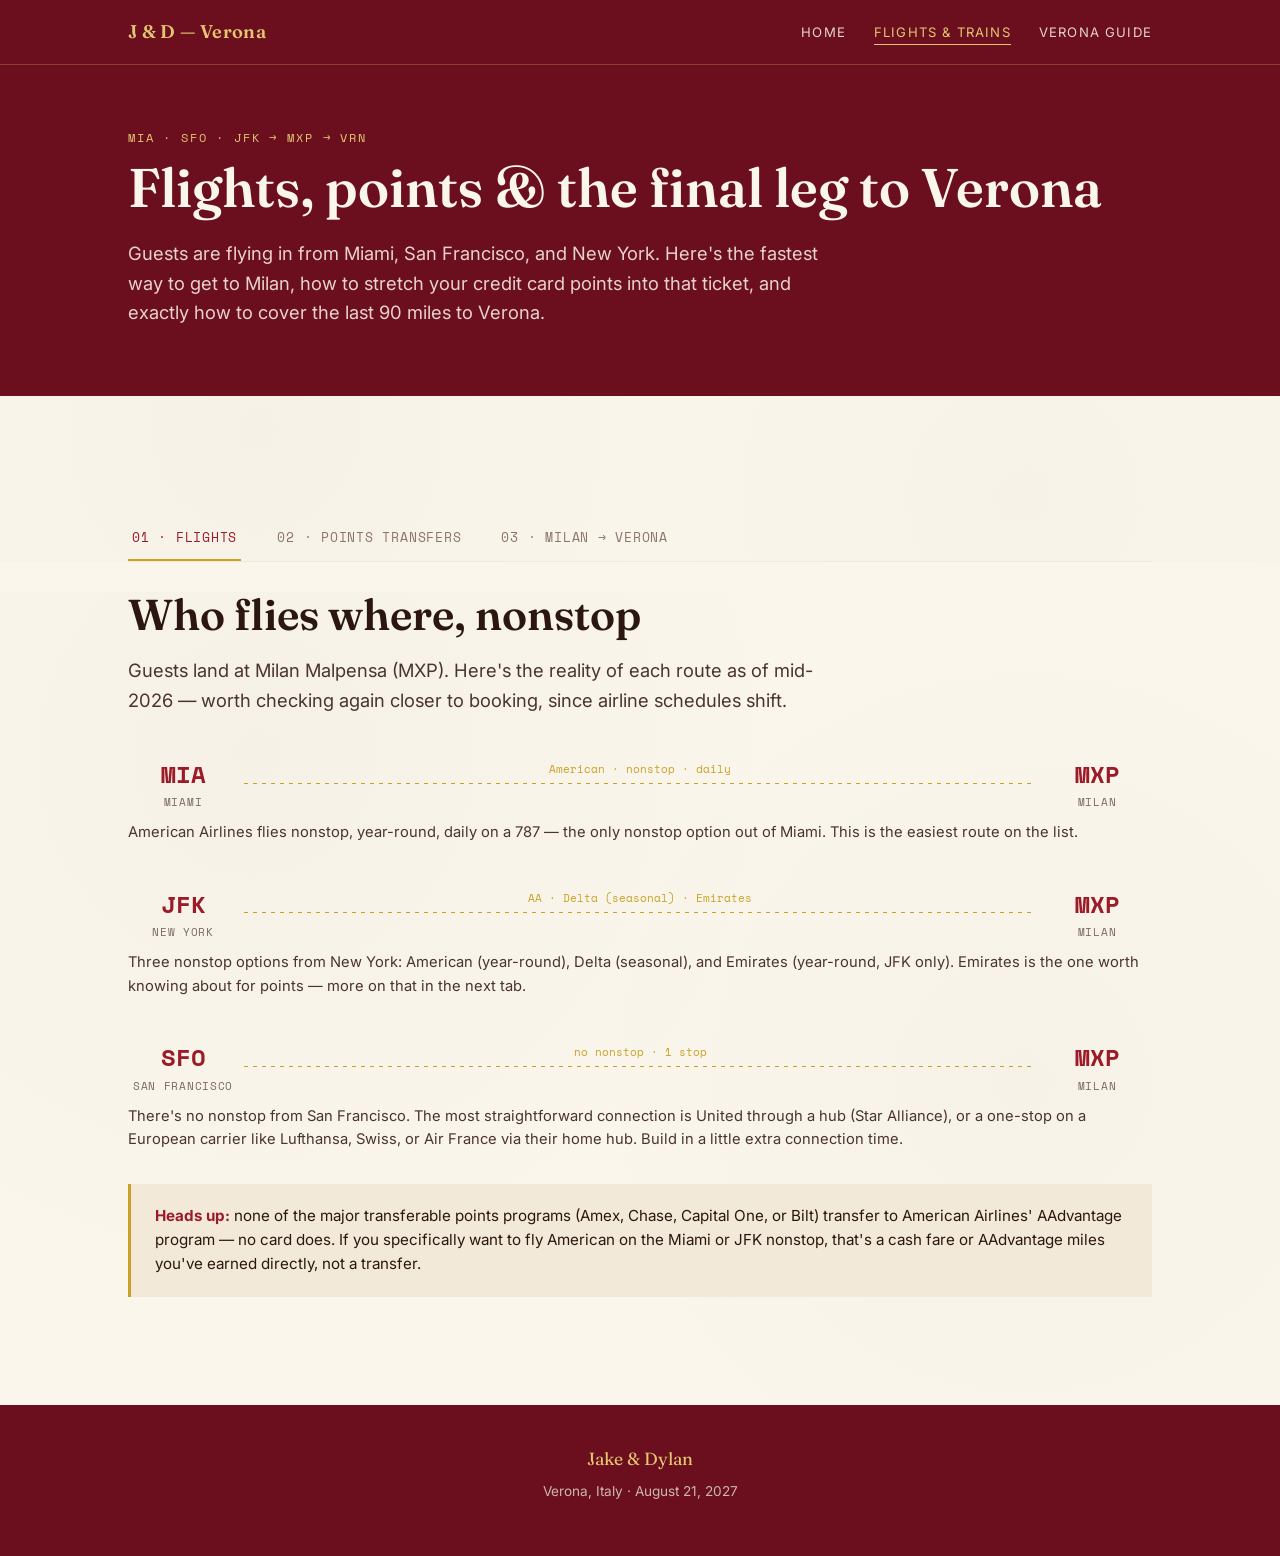
==== travel.html @ f6b2df25 "Add wedding site files from Claude.ai session - Homepage with route map and schedule timeline - Trav" ====
<!DOCTYPE html>
<html lang="en">
<head>
<meta charset="UTF-8">
<meta name="viewport" content="width=device-width, initial-scale=1.0">
<title>Flights &amp; Trains — Jake &amp; Dylan, Verona 2027</title>
<link rel="stylesheet" href="style.css">
</head>
<body>

<nav class="site-nav">
  <div class="wrap">
    <a href="index.html" class="brand">J &amp; D — Verona</a>
    <button class="nav-toggle" id="navToggle" aria-label="Menu">Menu</button>
    <ul class="nav-links" id="navLinks">
      <li><a href="index.html">Home</a></li>
      <li><a href="travel.html" class="active">Flights &amp; Trains</a></li>
      <li><a href="verona-guide.html">Verona Guide</a></li>
    </ul>
  </div>
</nav>

<header class="hero" style="padding:64px 0 50px;">
  <div class="wrap">
    <p class="eyebrow on-dark">MIA · SFO · JFK → MXP → VRN</p>
    <h1 style="font-size:clamp(2.2rem,5vw,3.4rem);">Flights, points &amp; the final leg to Verona</h1>
    <p class="lede" style="color:#e9d3c8; margin-top:14px;">Guests are flying in from Miami, San Francisco, and New York. Here's the fastest way to get to Milan, how to stretch your credit card points into that ticket, and exactly how to cover the last 90 miles to Verona.</p>
  </div>
</header>

<section class="paper-texture" style="padding-bottom:0;">
  <div class="wrap">
    <div class="tabs">
      <button class="tab-btn active" data-tab="flights">01 · Flights</button>
      <button class="tab-btn" data-tab="points">02 · Points Transfers</button>
      <button class="tab-btn" data-tab="trains">03 · Milan → Verona</button>
    </div>
  </div>
</section>

<!-- ===================== TAB 1: FLIGHTS ===================== -->
<section class="paper-texture tab-panel active" id="flights" style="padding-top:0;">
  <div class="wrap">
    <h2>Who flies where, nonstop</h2>
    <p class="lede">Guests land at Milan Malpensa (MXP). Here's the reality of each route as of mid-2026 — worth checking again closer to booking, since airline schedules shift.</p>

    <div class="route-timeline" style="margin:40px 0 10px;">
      <div class="rt-node"><div class="code">MIA</div><div class="label">Miami</div></div>
      <div class="rt-connector"><span class="time">American · nonstop · daily</span></div>
      <div class="rt-node"><div class="code">MXP</div><div class="label">Milan</div></div>
    </div>
    <p class="pass-note">American Airlines flies nonstop, year-round, daily on a 787 — the only nonstop option out of Miami. This is the easiest route on the list.</p>

    <div class="route-timeline" style="margin:40px 0 10px;">
      <div class="rt-node"><div class="code">JFK</div><div class="label">New York</div></div>
      <div class="rt-connector"><span class="time">AA · Delta (seasonal) · Emirates</span></div>
      <div class="rt-node"><div class="code">MXP</div><div class="label">Milan</div></div>
    </div>
    <p class="pass-note">Three nonstop options from New York: American (year-round), Delta (seasonal), and Emirates (year-round, JFK only). Emirates is the one worth knowing about for points — more on that in the next tab.</p>

    <div class="route-timeline" style="margin:40px 0 10px;">
      <div class="rt-node"><div class="code">SFO</div><div class="label">San Francisco</div></div>
      <div class="rt-connector"><span class="time">no nonstop · 1 stop</span></div>
      <div class="rt-node"><div class="code">MXP</div><div class="label">Milan</div></div>
    </div>
    <p class="pass-note">There's no nonstop from San Francisco. The most straightforward connection is United through a hub (Star Alliance), or a one-stop on a European carrier like Lufthansa, Swiss, or Air France via their home hub. Build in a little extra connection time.</p>

    <div class="callout">
      <strong>Heads up:</strong> none of the major transferable points programs (Amex, Chase, Capital One, or Bilt) transfer to American Airlines' AAdvantage program — no card does. If you specifically want to fly American on the Miami or JFK nonstop, that's a cash fare or AAdvantage miles you've earned directly, not a transfer.
    </div>
  </div>
</section>

<!-- ===================== TAB 2: POINTS ===================== -->
<section class="section-dark tab-panel" id="points">
  <div class="wrap">
    <h2>Turning points into a ticket</h2>
    <p class="lede">If you carry Amex, Chase, Capital One, or Bilt, here's where those points can actually go for this trip — and where they can't. Ratios and partners shift over time, so double check inside your account before transferring; transfers are one-way and final.</p>

    <div style="margin-top:44px;">

      <div class="pass">
        <div class="pass-main">
          <div class="pass-issuer">American Express · Membership Rewards</div>
          <div class="pass-route">AMEX <span class="arrow">→</span> EK</div>
          <p class="pass-note" style="color:#4a352c;">Transfers to Emirates Skywards at a 5:4 ratio (1,000 Amex points → 800 Skywards miles) — useful for the JFK–Milan nonstop. Also transfers 1:1 to British Airways Avios and Iberia, which can route through London or Madrid onto Milan.</p>
          <span class="tag">JFK route</span><span class="tag gold">5:4 ratio</span>
        </div>
        <div class="pass-stub">
          <span class="pass-ratio-label">Ratio</span>
          <span class="pass-ratio">5 : 4</span>
        </div>
      </div>

      <div class="pass">
        <div class="pass-main">
          <div class="pass-issuer">Chase · Ultimate Rewards</div>
          <div class="pass-route">CHASE <span class="arrow">→</span> UA</div>
          <p class="pass-note" style="color:#4a352c;">Transfers 1:1 to United MileagePlus — the most useful path for San Francisco guests connecting through United's Star Alliance network. No penalty ratio, and no Emirates or American Airlines partnership from Chase.</p>
          <span class="tag">SFO route</span><span class="tag gold">1:1 ratio</span>
        </div>
        <div class="pass-stub">
          <span class="pass-ratio-label">Ratio</span>
          <span class="pass-ratio">1 : 1</span>
        </div>
      </div>

      <div class="pass">
        <div class="pass-main">
          <div class="pass-issuer">Capital One · Miles</div>
          <div class="pass-route">C1 <span class="arrow">→</span> EK / BA</div>
          <p class="pass-note" style="color:#4a352c;">Transfers to Emirates Skywards at 2:1.5 (1,000 miles → 750 Skywards miles) for the JFK nonstop, or 1:1 to British Airways Avios / Air Canada Aeroplan for one-stop Star Alliance or Oneworld routings.</p>
          <span class="tag">JFK route</span><span class="tag gold">2:1.5 ratio</span>
        </div>
        <div class="pass-stub">
          <span class="pass-ratio-label">Ratio</span>
          <span class="pass-ratio">2 : 1.5</span>
        </div>
      </div>

      <div class="pass">
        <div class="pass-main">
          <div class="pass-issuer">Bilt · Rewards</div>
          <div class="pass-route">BILT <span class="arrow">→</span> EK / UA</div>
          <p class="pass-note" style="color:#4a352c;">The strongest all-around option for this wedding: full 1:1 transfers to <em>both</em> Emirates Skywards (JFK nonstop) and United MileagePlus (best SFO connection) — no other program covers both routes at full value.</p>
          <span class="tag">JFK + SFO</span><span class="tag gold">1:1 ratio</span>
        </div>
        <div class="pass-stub">
          <span class="pass-ratio-label">Ratio</span>
          <span class="pass-ratio">1 : 1</span>
        </div>
      </div>

    </div>

    <div class="callout" style="background:rgba(227,197,114,0.1); border-left-color:var(--gold-soft);">
      <strong style="color:var(--gold-soft);">Before you transfer:</strong> confirm the actual award seat is available on the airline's site first — transfers can't be reversed. If you're not sure which program to use, Bilt covers the most ground for this specific trip.
    </div>
  </div>
</section>

<!-- ===================== TAB 3: TRAINS ===================== -->
<section class="paper-texture tab-panel" id="trains">
  <div class="wrap">
    <h2>From Milan Malpensa to Verona</h2>
    <p class="lede">You'll land at Malpensa (MXP), which sits outside Milan proper — so getting to Verona is really a two-step journey, plus a private-transfer shortcut if you'd rather skip the train altogether.</p>

    <h3 style="margin-top:48px;">Option A — Airport train + high-speed rail</h3>
    <div class="route-timeline">
      <div class="rt-node"><div class="code">MXP</div><div class="label">Airport</div></div>
      <div class="rt-connector"><span class="time">Malpensa Express · ~50 min</span></div>
      <div class="rt-node"><div class="code">MIL</div><div class="label">Milano Centrale</div></div>
      <div class="rt-connector"><span class="time">Frecciarossa / Italo · 1h10–1h20</span></div>
      <div class="rt-node"><div class="code">VRN</div><div class="label">Verona P. Nuova</div></div>
    </div>

    <ol class="steps" style="margin-top:40px;">
      <li>
        <div>
          <h3 style="font-size:1.05rem;">Take the Malpensa Express from the airport</h3>
          <p class="pass-note">Direct train from the airport terminal to Milano Centrale, running roughly every 30 minutes. Buy at the station kiosk or in advance via the Trenord app.</p>
        </div>
      </li>
      <li>
        <div>
          <h3 style="font-size:1.05rem;">Book Milano Centrale → Verona Porta Nuova</h3>
          <p class="pass-note">Around 30 direct high-speed trains run daily, operated by Trenitalia (Frecciarossa) or Italo, with the fastest at roughly 1 hour 10 minutes. Book directly at trenitalia.com or italotreno.com — both have English booking and apps. Reserve ahead for August travel, since it's peak season and trains do sell out on popular departures.</p>
        </div>
      </li>
      <li>
        <div>
          <h3 style="font-size:1.05rem;">Arrive at Verona Porta Nuova</h3>
          <p class="pass-note">The station sits about a 20-minute walk (or short taxi) from the historic center. Villa Arvedi is outside the city center, so plan for a taxi, rideshare, or arranged transfer from the station.</p>
        </div>
      </li>
    </ol>

    <h3 style="margin-top:56px;">Option B — Private transfer, door to door</h3>
    <p class="lede">Skip Milan entirely: a private car from Malpensa straight to Verona takes about 2.5 hours by road. Worth it if you're landing late, traveling with a group, or just don't want to manage two train legs with luggage. We'll share a recommended transfer company once we've vetted one — check back here closer to the date.</p>

    <div class="table-wrap" style="margin-top:32px;">
      <table>
        <thead>
          <tr><th>Option</th><th>Time</th><th>Best for</th></tr>
        </thead>
        <tbody>
          <tr><td>Train (Malpensa Express + high-speed rail)</td><td>~2.5–3 hrs door to door</td><td>Light packers, budget-conscious, enjoy the ride</td></tr>
          <tr><td>Private transfer</td><td>~2.5 hrs, no transfers</td><td>Groups, late arrivals, lots of luggage</td></tr>
        </tbody>
      </table>
    </div>
  </div>
</section>

<footer>
  <div class="wrap">
    <p class="brand-mini">Jake &amp; Dylan</p>
    <p>Verona, Italy · August 21, 2027</p>
  </div>
</footer>

<script>
  document.getElementById('navToggle').addEventListener('click', function(){
    document.getElementById('navLinks').classList.toggle('open');
  });

  const tabBtns = document.querySelectorAll('.tab-btn');
  const panels = document.querySelectorAll('.tab-panel');
  tabBtns.forEach(btn => {
    btn.addEventListener('click', () => {
      tabBtns.forEach(b => b.classList.remove('active'));
      panels.forEach(p => p.classList.remove('active'));
      btn.classList.add('active');
      document.getElementById(btn.dataset.tab).classList.add('active');
    });
  });
</script>

</body>
</html>
---- style.css ----
/* ===== Jake & Dylan · Verona 2027 — shared design system ===== */

@import url('https://fonts.googleapis.com/css2?family=Fraunces:ital,opsz,wght@0,9..144,300;0,9..144,450;0,9..144,600;0,9..144,700;1,9..144,500&family=Inter:wght@400;500;600&family=Space+Mono:wght@400;700&display=swap');

:root{
  --bordeaux-deep:#6B0F1E;
  --bordeaux:#9C1B28;
  --bordeaux-bright:#C4293A;
  --paper:#FBF6EC;
  --paper-dim:#F2E9D8;
  --ink:#2B1710;
  --gold:#C9A227;
  --gold-soft:#E3C572;
  --rose:#D98A93;
  --white:#FFFFFF;

  --display:'Fraunces', serif;
  --body:'Inter', sans-serif;
  --mono:'Space Mono', monospace;

  --radius:2px;
  --max:1080px;
}

*{box-sizing:border-box;}
html{scroll-behavior:smooth;}
body{
  margin:0;
  background:var(--paper);
  color:var(--ink);
  font-family:var(--body);
  line-height:1.6;
  -webkit-font-smoothing:antialiased;
}

a{color:inherit;}

img{max-width:100%;display:block;}

.wrap{max-width:var(--max);margin:0 auto;padding:0 28px;}

/* ---------- Texture ---------- */
.paper-texture{
  background-image:
    radial-gradient(circle at 20% 20%, rgba(43,23,16,0.025) 0, transparent 45%),
    radial-gradient(circle at 80% 60%, rgba(43,23,16,0.02) 0, transparent 40%);
}

/* ---------- Nav ---------- */
.site-nav{
  background:var(--bordeaux-deep);
  color:var(--paper);
  position:sticky;
  top:0;
  z-index:50;
  border-bottom:1px solid rgba(227,197,114,0.25);
}
.site-nav .wrap{
  display:flex;
  align-items:center;
  justify-content:space-between;
  height:64px;
}
.brand{
  font-family:var(--display);
  font-weight:600;
  font-size:1.15rem;
  letter-spacing:0.02em;
  text-decoration:none;
  color:var(--gold-soft);
}
.nav-links{
  display:flex;
  gap:28px;
  list-style:none;
  margin:0;
  padding:0;
}
.nav-links a{
  text-decoration:none;
  font-size:0.82rem;
  letter-spacing:0.09em;
  text-transform:uppercase;
  color:var(--paper);
  opacity:0.85;
  transition:opacity .2s, color .2s;
  padding-bottom:4px;
  border-bottom:1px solid transparent;
}
.nav-links a:hover, .nav-links a.active{
  opacity:1;
  color:var(--gold-soft);
  border-bottom-color:var(--gold-soft);
}
.nav-toggle{display:none;}

@media(max-width:720px){
  .nav-links{
    position:fixed;
    inset:64px 0 auto 0;
    flex-direction:column;
    background:var(--bordeaux-deep);
    padding:20px 28px 28px;
    gap:16px;
    transform:translateY(-120%);
    transition:transform .3s ease;
    border-bottom:1px solid rgba(227,197,114,0.25);
  }
  .nav-links.open{transform:translateY(0);}
  .nav-toggle{
    display:block;
    background:none;
    border:1px solid var(--gold-soft);
    color:var(--gold-soft);
    font-size:0.7rem;
    letter-spacing:0.08em;
    text-transform:uppercase;
    padding:8px 12px;
    border-radius:var(--radius);
  }
}

/* ---------- Eyebrow / labels ---------- */
.eyebrow{
  font-family:var(--mono);
  font-size:0.72rem;
  letter-spacing:0.16em;
  text-transform:uppercase;
  color:var(--gold);
}
.eyebrow.on-dark{color:var(--gold-soft);}

/* ---------- Headings ---------- */
h1,h2,h3{
  font-family:var(--display);
  margin:0 0 0.4em;
  font-weight:600;
  line-height:1.08;
}
h1{font-size:clamp(2.6rem,6vw,4.4rem); font-weight:600;}
h2{font-size:clamp(1.9rem,4vw,2.7rem);}
h3{font-size:1.25rem;}
p{margin:0 0 1em;}
.lede{font-size:1.15rem; color:#4a352c; max-width:60ch;}

/* ---------- Sections ---------- */
section{padding:76px 0;}
.section-dark{background:var(--bordeaux); color:var(--paper);}
.section-dark h2, .section-dark h3{color:var(--paper);}
.section-dark .lede{color:#e9d3c8;}
.section-line{
  height:1px;
  background:linear-gradient(90deg, transparent, var(--gold), transparent);
  margin:0;
}

/* ---------- Hero ---------- */
.hero{
  background:var(--bordeaux-deep);
  color:var(--paper);
  position:relative;
  overflow:hidden;
  padding:90px 0 60px;
}
.hero .wrap{position:relative; z-index:2;}
.hero-dates{
  display:flex;
  gap:24px;
  flex-wrap:wrap;
  margin-top:28px;
  font-family:var(--mono);
  font-size:0.85rem;
  color:var(--gold-soft);
}
.hero-dates span{border-left:1px solid rgba(227,197,114,0.4); padding-left:12px;}
.hero-dates span:first-child{border-left:none; padding-left:0;}

.route-map{width:100%; height:auto; margin-top:48px;}
.route-map .path{
  fill:none;
  stroke:var(--gold-soft);
  stroke-width:1.5;
  stroke-dasharray:5 6;
  opacity:0.85;
}
.route-map .pin circle{fill:var(--rose); stroke:var(--paper); stroke-width:1.5;}
.route-map .pin.dest circle{fill:var(--gold);}
.route-map text{
  font-family:var(--mono);
  fill:var(--paper);
  font-size:11px;
  letter-spacing:0.05em;
}
.route-map .sub{fill:#c9a8a0; font-size:9px;}

/* ---------- Buttons ---------- */
.btn{
  display:inline-block;
  font-family:var(--mono);
  font-size:0.8rem;
  letter-spacing:0.06em;
  text-transform:uppercase;
  text-decoration:none;
  padding:13px 26px;
  border-radius:var(--radius);
  border:1px solid var(--gold);
  color:var(--gold-soft);
  transition:background .2s, color .2s;
}
.btn:hover{background:var(--gold); color:var(--bordeaux-deep);}
.btn.solid{background:var(--gold); color:var(--bordeaux-deep);}
.btn.solid:hover{background:var(--gold-soft);}

/* ---------- Cards grid (hub) ---------- */
.hub-grid{
  display:grid;
  grid-template-columns:repeat(auto-fit,minmax(260px,1fr));
  gap:24px;
  margin-top:40px;
}
.hub-card{
  background:var(--white);
  border:1px solid var(--paper-dim);
  border-top:3px solid var(--bordeaux);
  padding:32px 28px;
  text-decoration:none;
  color:var(--ink);
  display:flex;
  flex-direction:column;
  gap:10px;
  transition:transform .25s ease, box-shadow .25s ease;
}
.hub-card:hover{transform:translateY(-4px); box-shadow:0 18px 30px -18px rgba(74,15,28,0.35);}
.hub-card .num{font-family:var(--mono); color:var(--gold); font-size:0.8rem;}

/* ---------- Boarding pass ---------- */
.pass{
  display:grid;
  grid-template-columns:1fr auto;
  background:var(--white);
  border:1px solid var(--paper-dim);
  box-shadow:0 10px 24px -18px rgba(43,23,16,0.4);
  margin-bottom:26px;
  position:relative;
}
.pass::before, .pass::after{
  content:"";
  position:absolute;
  width:20px;height:20px;
  background:var(--paper);
  border-radius:50%;
  top:50%; transform:translateY(-50%);
}
.pass::before{left:calc(76% - 10px);}
.pass::after{left:calc(76% - 10px); display:none;}
.pass-main{padding:26px 30px;}
.pass-stub{
  padding:26px 20px;
  border-left:2px dashed var(--paper-dim);
  display:flex;
  flex-direction:column;
  justify-content:center;
  align-items:center;
  gap:6px;
  font-family:var(--mono);
  background:var(--paper);
  min-width:150px;
}
.pass-route{
  display:flex;
  align-items:center;
  gap:14px;
  font-family:var(--mono);
  font-size:1.6rem;
  color:var(--bordeaux);
  margin-bottom:6px;
}
.pass-route .arrow{color:var(--gold); font-size:1.1rem;}
.pass-issuer{
  font-family:var(--mono);
  font-size:0.72rem;
  letter-spacing:0.12em;
  text-transform:uppercase;
  color:var(--gold);
  margin-bottom:4px;
}
.pass-ratio{
  font-family:var(--mono);
  font-size:0.95rem;
  color:var(--bordeaux);
}
.pass-ratio-label{font-size:0.65rem; letter-spacing:0.1em; text-transform:uppercase; color:#7a6a60;}
.pass-note{font-size:0.92rem; color:#4a352c; margin-top:10px;}
.tag{
  display:inline-block;
  font-family:var(--mono);
  font-size:0.68rem;
  letter-spacing:0.08em;
  text-transform:uppercase;
  padding:3px 9px;
  border:1px solid var(--bordeaux);
  color:var(--bordeaux);
  margin-right:6px;
  margin-top:8px;
  border-radius:var(--radius);
}
.tag.gold{border-color:var(--gold); color:#8a6d10;}

@media(max-width:640px){
  .pass{grid-template-columns:1fr;}
  .pass-stub{border-left:none; border-top:2px dashed var(--paper-dim); flex-direction:row; justify-content:space-between;}
  .pass::before{display:none;}
}

/* ---------- Tabs ---------- */
.tabs{display:flex; gap:6px; margin:44px 0 30px; flex-wrap:wrap; border-bottom:1px solid var(--paper-dim);}
.tab-btn{
  background:none;
  border:none;
  font-family:var(--mono);
  font-size:0.8rem;
  letter-spacing:0.06em;
  text-transform:uppercase;
  color:#8a7568;
  padding:12px 4px;
  margin-right:26px;
  cursor:pointer;
  border-bottom:2px solid transparent;
}
.tab-btn.active{color:var(--bordeaux); border-bottom-color:var(--gold);}
.tab-panel{display:none;}
.tab-panel.active{display:block;}

/* ---------- Callout ---------- */
.callout{
  background:var(--paper-dim);
  border-left:3px solid var(--gold);
  padding:20px 24px;
  margin:32px 0;
  font-size:0.95rem;
}
.callout strong{color:var(--bordeaux);}

/* ---------- Steps ---------- */
.steps{list-style:none; margin:0; padding:0; counter-reset:step;}
.steps li{
  counter-increment:step;
  display:grid;
  grid-template-columns:44px 1fr;
  gap:16px;
  padding:18px 0;
  border-top:1px solid var(--paper-dim);
}
.steps li:first-child{border-top:none;}
.steps li::before{
  content:counter(step);
  font-family:var(--mono);
  font-size:0.85rem;
  color:var(--gold-soft);
  background:var(--bordeaux);
  width:32px;height:32px;
  border-radius:50%;
  display:flex; align-items:center; justify-content:center;
}

/* ---------- Timeline (train route) ---------- */
.route-timeline{
  display:flex;
  align-items:center;
  gap:0;
  flex-wrap:wrap;
  margin:36px 0;
}
.rt-node{
  text-align:center;
  font-family:var(--mono);
  min-width:110px;
}
.rt-node .code{font-size:1.5rem; color:var(--bordeaux); font-weight:700;}
.rt-node .label{font-size:0.7rem; color:#7a6a60; text-transform:uppercase; letter-spacing:0.06em;}
.rt-connector{
  flex:1;
  min-width:70px;
  height:1px;
  background:repeating-linear-gradient(90deg, var(--gold), var(--gold) 4px, transparent 4px, transparent 9px);
  position:relative;
  margin:0 6px;
}
.rt-connector .time{
  position:absolute;
  top:-22px;
  left:50%;
  transform:translateX(-50%);
  font-family:var(--mono);
  font-size:0.68rem;
  color:var(--gold);
  white-space:nowrap;
}

/* ---------- Comparison table ---------- */
.table-wrap{overflow-x:auto; margin:20px 0;}
table{width:100%; border-collapse:collapse; font-size:0.92rem;}
th,td{text-align:left; padding:12px 14px; border-bottom:1px solid var(--paper-dim);}
th{font-family:var(--mono); font-size:0.7rem; letter-spacing:0.08em; text-transform:uppercase; color:var(--bordeaux);}

/* ---------- Footer ---------- */
footer{
  background:var(--bordeaux-deep);
  color:#cbb6ae;
  padding:40px 0;
  text-align:center;
  font-size:0.85rem;
}
footer .brand-mini{font-family:var(--display); color:var(--gold-soft); font-size:1.1rem; margin-bottom:8px;}
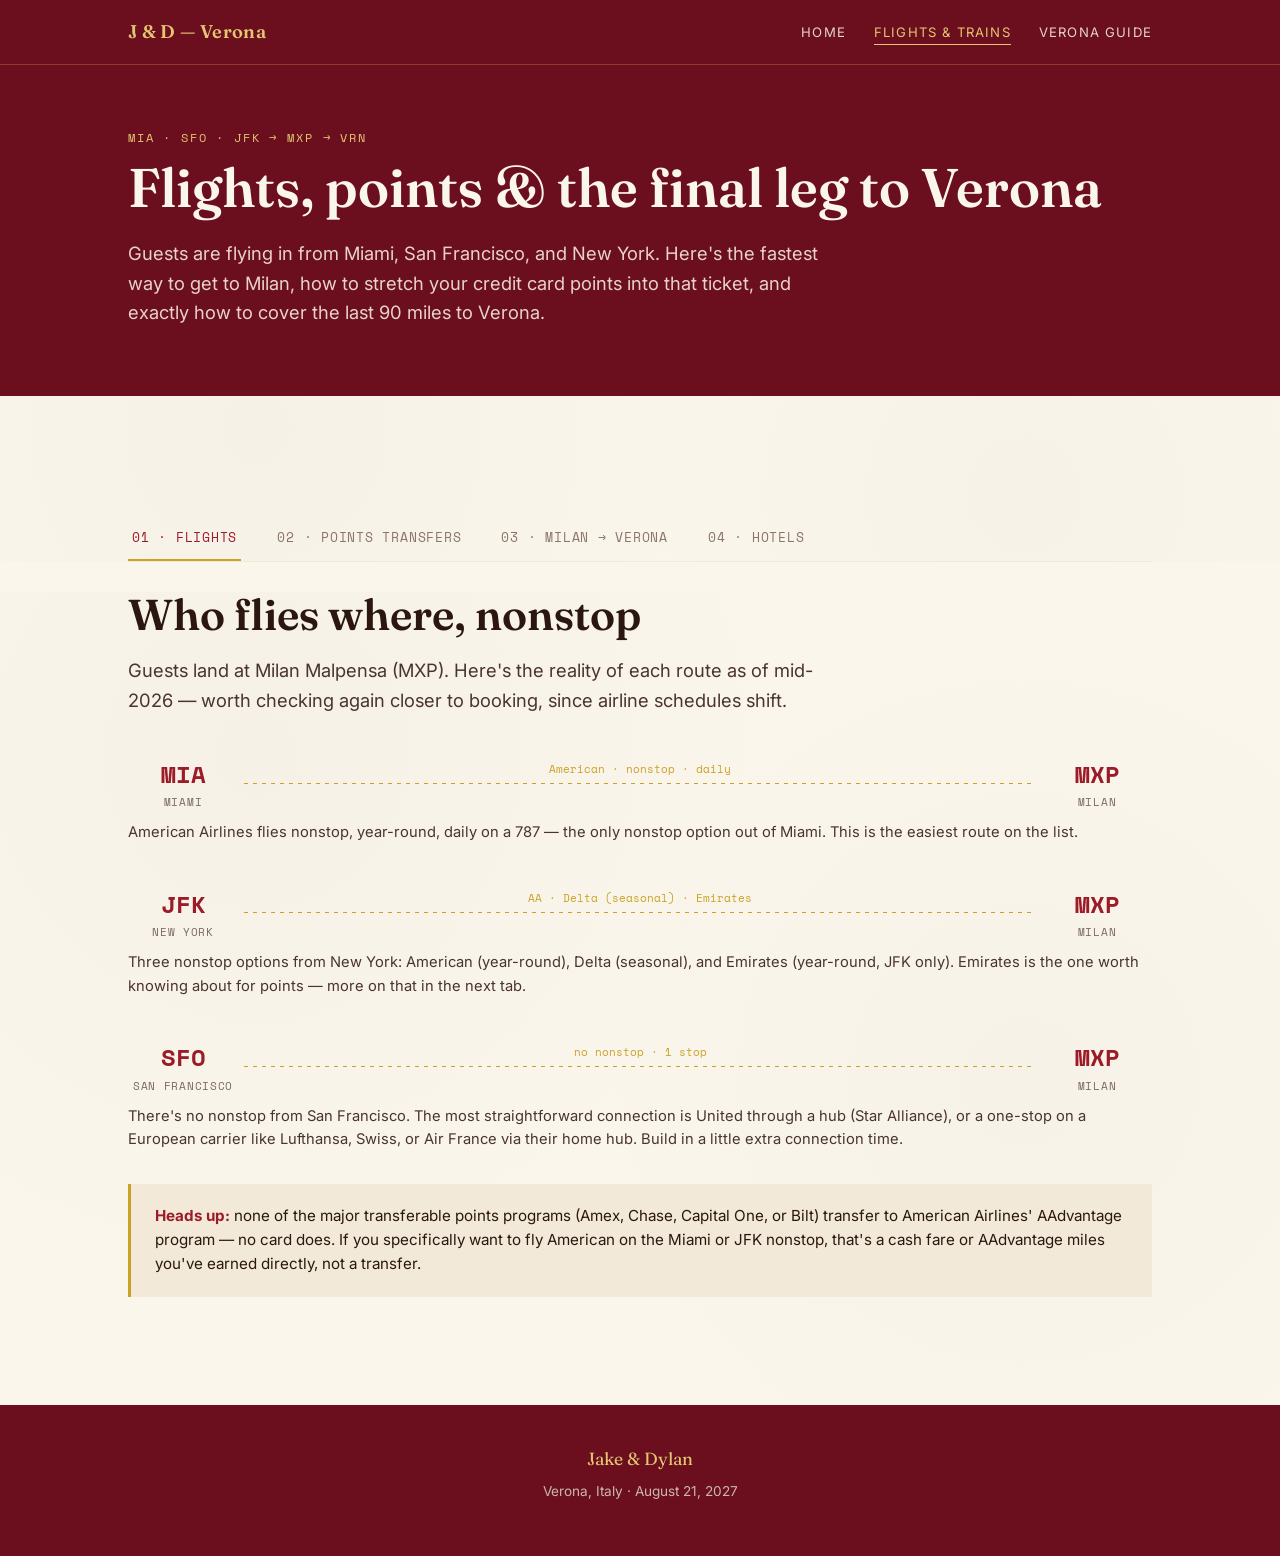
==== commit c8afacba: "Add Hotels placeholder tab, route map transit icons, remaining audit polish - travel.html: remove ou" ====
--- a/travel.html
+++ b/travel.html
@@ -34,6 +34,7 @@
       <button class="tab-btn active" data-tab="flights">01 · Flights</button>
       <button class="tab-btn" data-tab="points">02 · Points Transfers</button>
       <button class="tab-btn" data-tab="trains">03 · Milan → Verona</button>
+      <button class="tab-btn" data-tab="hotels">04 · Hotels</button>
     </div>
   </div>
 </section>
@@ -81,7 +82,10 @@
 
       <div class="pass">
         <div class="pass-main">
-          <div class="pass-issuer">American Express · Membership Rewards</div>
+          <div class="pass-issuer-row">
+            <img src="https://upload.wikimedia.org/wikipedia/commons/thumb/f/fa/American_Express_logo_%282018%29.svg/330px-American_Express_logo_%282018%29.svg.png" alt="American Express" class="issuer-logo">
+            <div class="pass-issuer">American Express · Membership Rewards</div>
+          </div>
           <div class="pass-route">AMEX <span class="arrow">→</span> EK</div>
           <p class="pass-note" style="color:#4a352c;">Transfers to Emirates Skywards at a 5:4 ratio (1,000 Amex points → 800 Skywards miles) — useful for the JFK–Milan nonstop. Also transfers 1:1 to British Airways Avios and Iberia, which can route through London or Madrid onto Milan.</p>
           <span class="tag">JFK route</span><span class="tag gold">5:4 ratio</span>
@@ -94,7 +98,10 @@
 
       <div class="pass">
         <div class="pass-main">
-          <div class="pass-issuer">Chase · Ultimate Rewards</div>
+          <div class="pass-issuer-row">
+            <img src="https://upload.wikimedia.org/wikipedia/commons/thumb/e/ed/Chase_logo_2007.svg/330px-Chase_logo_2007.svg.png" alt="Chase" class="issuer-logo">
+            <div class="pass-issuer">Chase · Ultimate Rewards</div>
+          </div>
           <div class="pass-route">CHASE <span class="arrow">→</span> UA</div>
           <p class="pass-note" style="color:#4a352c;">Transfers 1:1 to United MileagePlus — the most useful path for San Francisco guests connecting through United's Star Alliance network. No penalty ratio, and no Emirates or American Airlines partnership from Chase.</p>
           <span class="tag">SFO route</span><span class="tag gold">1:1 ratio</span>
@@ -107,7 +114,10 @@
 
       <div class="pass">
         <div class="pass-main">
-          <div class="pass-issuer">Capital One · Miles</div>
+          <div class="pass-issuer-row">
+            <img src="https://upload.wikimedia.org/wikipedia/commons/thumb/9/98/Capital_One_logo.svg/330px-Capital_One_logo.svg.png" alt="Capital One" class="issuer-logo">
+            <div class="pass-issuer">Capital One · Miles</div>
+          </div>
           <div class="pass-route">C1 <span class="arrow">→</span> EK / BA</div>
           <p class="pass-note" style="color:#4a352c;">Transfers to Emirates Skywards at 2:1.5 (1,000 miles → 750 Skywards miles) for the JFK nonstop, or 1:1 to British Airways Avios / Air Canada Aeroplan for one-stop Star Alliance or Oneworld routings.</p>
           <span class="tag">JFK route</span><span class="tag gold">2:1.5 ratio</span>
@@ -120,7 +130,10 @@
 
       <div class="pass">
         <div class="pass-main">
-          <div class="pass-issuer">Bilt · Rewards</div>
+          <div class="pass-issuer-row">
+            <img src="https://upload.wikimedia.org/wikipedia/commons/thumb/e/e2/Bilt_Rewards_logo.svg/330px-Bilt_Rewards_logo.svg.png" alt="Bilt Rewards" class="issuer-logo">
+            <div class="pass-issuer">Bilt · Rewards</div>
+          </div>
           <div class="pass-route">BILT <span class="arrow">→</span> EK / UA</div>
           <p class="pass-note" style="color:#4a352c;">The strongest all-around option for this wedding: full 1:1 transfers to <em>both</em> Emirates Skywards (JFK nonstop) and United MileagePlus (best SFO connection) — no other program covers both routes at full value.</p>
           <span class="tag">JFK + SFO</span><span class="tag gold">1:1 ratio</span>
@@ -176,7 +189,7 @@
     </ol>
 
     <h3 style="margin-top:56px;">Option B — Private transfer, door to door</h3>
-    <p class="lede">Skip Milan entirely: a private car from Malpensa straight to Verona takes about 2.5 hours by road. Worth it if you're landing late, traveling with a group, or just don't want to manage two train legs with luggage. We'll share a recommended transfer company once we've vetted one — check back here closer to the date.</p>
+    <p class="lede">Skip Milan entirely: a private car from Malpensa straight to Verona takes about 2.5 hours by road. Worth it if you're landing late, traveling with a group, or just don't want to manage two train legs with luggage.</p>
 
     <div class="table-wrap" style="margin-top:32px;">
       <table>
@@ -188,6 +201,18 @@
           <tr><td>Private transfer</td><td>~2.5 hrs, no transfers</td><td>Groups, late arrivals, lots of luggage</td></tr>
         </tbody>
       </table>
+    </div>
+  </div>
+</section>
+
+<!-- ===================== TAB 4: HOTELS ===================== -->
+<section class="paper-texture tab-panel" id="hotels">
+  <div class="wrap">
+    <h2>Where to stay</h2>
+    <p class="lede">We're finalizing hotel recommendations near Villa Arvedi and will post three vetted options here — different price points, all an easy distance from the venue.</p>
+
+    <div class="callout">
+      <strong>Coming soon:</strong> room blocks and booking links for three hotels will go up here once rates are confirmed. Check back closer to the date.
     </div>
   </div>
 </section>
--- a/style.css
+++ b/style.css
@@ -192,6 +192,10 @@
   letter-spacing:0.05em;
 }
 .route-map .sub{fill:#c9a8a0; font-size:9px;}
+.route-map .transit-icon path,
+.route-map .transit-icon rect,
+.route-map .transit-icon circle{fill:var(--gold-soft);}
+.route-map .transit-icon .train-window{fill:var(--bordeaux-deep);}
 
 /* ---------- Buttons ---------- */
 .btn{
@@ -284,6 +288,14 @@
   color:var(--gold);
   margin-bottom:4px;
 }
+.pass-issuer-row{
+  display:flex;
+  align-items:center;
+  gap:10px;
+  margin-bottom:4px;
+}
+.pass-issuer-row .pass-issuer{margin-bottom:0;}
+.issuer-logo{height:24px; width:auto; max-width:130px; object-fit:contain; flex-shrink:0;}
 .pass-ratio{
   font-family:var(--mono);
   font-size:0.95rem;
@@ -378,6 +390,8 @@
 }
 .rt-node .code{font-size:1.5rem; color:var(--bordeaux); font-weight:700;}
 .rt-node .label{font-size:0.7rem; color:#7a6a60; text-transform:uppercase; letter-spacing:0.06em;}
+.section-dark .rt-node .code{color:var(--gold-soft);}
+.section-dark .rt-node .label{color:#e9d3c8;}
 .rt-connector{
   flex:1;
   min-width:70px;
@@ -403,6 +417,57 @@
 th,td{text-align:left; padding:12px 14px; border-bottom:1px solid var(--paper-dim);}
 th{font-family:var(--mono); font-size:0.7rem; letter-spacing:0.08em; text-transform:uppercase; color:var(--bordeaux);}
 
+/* ---------- Spot cards (Verona guide) ---------- */
+.spot-grid{
+  display:grid;
+  grid-template-columns:repeat(auto-fit,minmax(280px,1fr));
+  gap:28px;
+  margin-top:40px;
+}
+.spot-card{
+  background:var(--white);
+  border:1px solid var(--paper-dim);
+  display:flex;
+  flex-direction:column;
+  overflow:hidden;
+  transition:transform .25s ease, box-shadow .25s ease;
+}
+.spot-card:hover{transform:translateY(-4px); box-shadow:0 18px 30px -18px rgba(74,15,28,0.35);}
+.spot-media{position:relative; aspect-ratio:4/3; background:var(--bordeaux-deep); overflow:hidden;}
+.spot-media img{width:100%; height:100%; object-fit:cover;}
+.spot-stamp{
+  width:100%; height:100%;
+  display:flex; flex-direction:column; align-items:center; justify-content:center; gap:10px;
+  background:
+    radial-gradient(circle at 30% 20%, rgba(227,197,114,0.1) 0, transparent 45%),
+    var(--bordeaux-deep);
+}
+.spot-stamp .ring{
+  width:72px; height:72px;
+  border:2px dashed var(--gold-soft);
+  border-radius:50%;
+  display:flex; align-items:center; justify-content:center;
+}
+.spot-stamp svg{width:30px; height:30px; stroke:var(--gold-soft); fill:none; stroke-width:1.5;}
+.spot-stamp .stamp-label{
+  font-family:var(--mono); font-size:0.62rem; letter-spacing:0.14em; text-transform:uppercase; color:var(--gold-soft); opacity:0.85;
+}
+.spot-body{padding:22px 24px 26px; display:flex; flex-direction:column; gap:8px; flex:1;}
+.spot-card .spot-name{font-family:var(--display); font-size:1.15rem; font-weight:600; margin:0; color:var(--ink);}
+.spot-desc{font-size:0.9rem; color:#4a352c; margin:0; flex:1;}
+.spot-tags{margin-top:2px;}
+.spot-map{
+  margin-top:16px;
+  display:inline-flex; align-items:center; gap:6px;
+  font-family:var(--mono); font-size:0.72rem; letter-spacing:0.06em; text-transform:uppercase;
+  color:var(--bordeaux); text-decoration:none; align-self:flex-start;
+  border-bottom:1px solid var(--bordeaux);
+  padding-bottom:2px;
+  transition:color .2s, border-color .2s;
+}
+.spot-map:hover{color:var(--bordeaux-bright); border-color:var(--bordeaux-bright);}
+.spot-map svg{width:12px; height:12px;}
+
 /* ---------- Footer ---------- */
 footer{
   background:var(--bordeaux-deep);
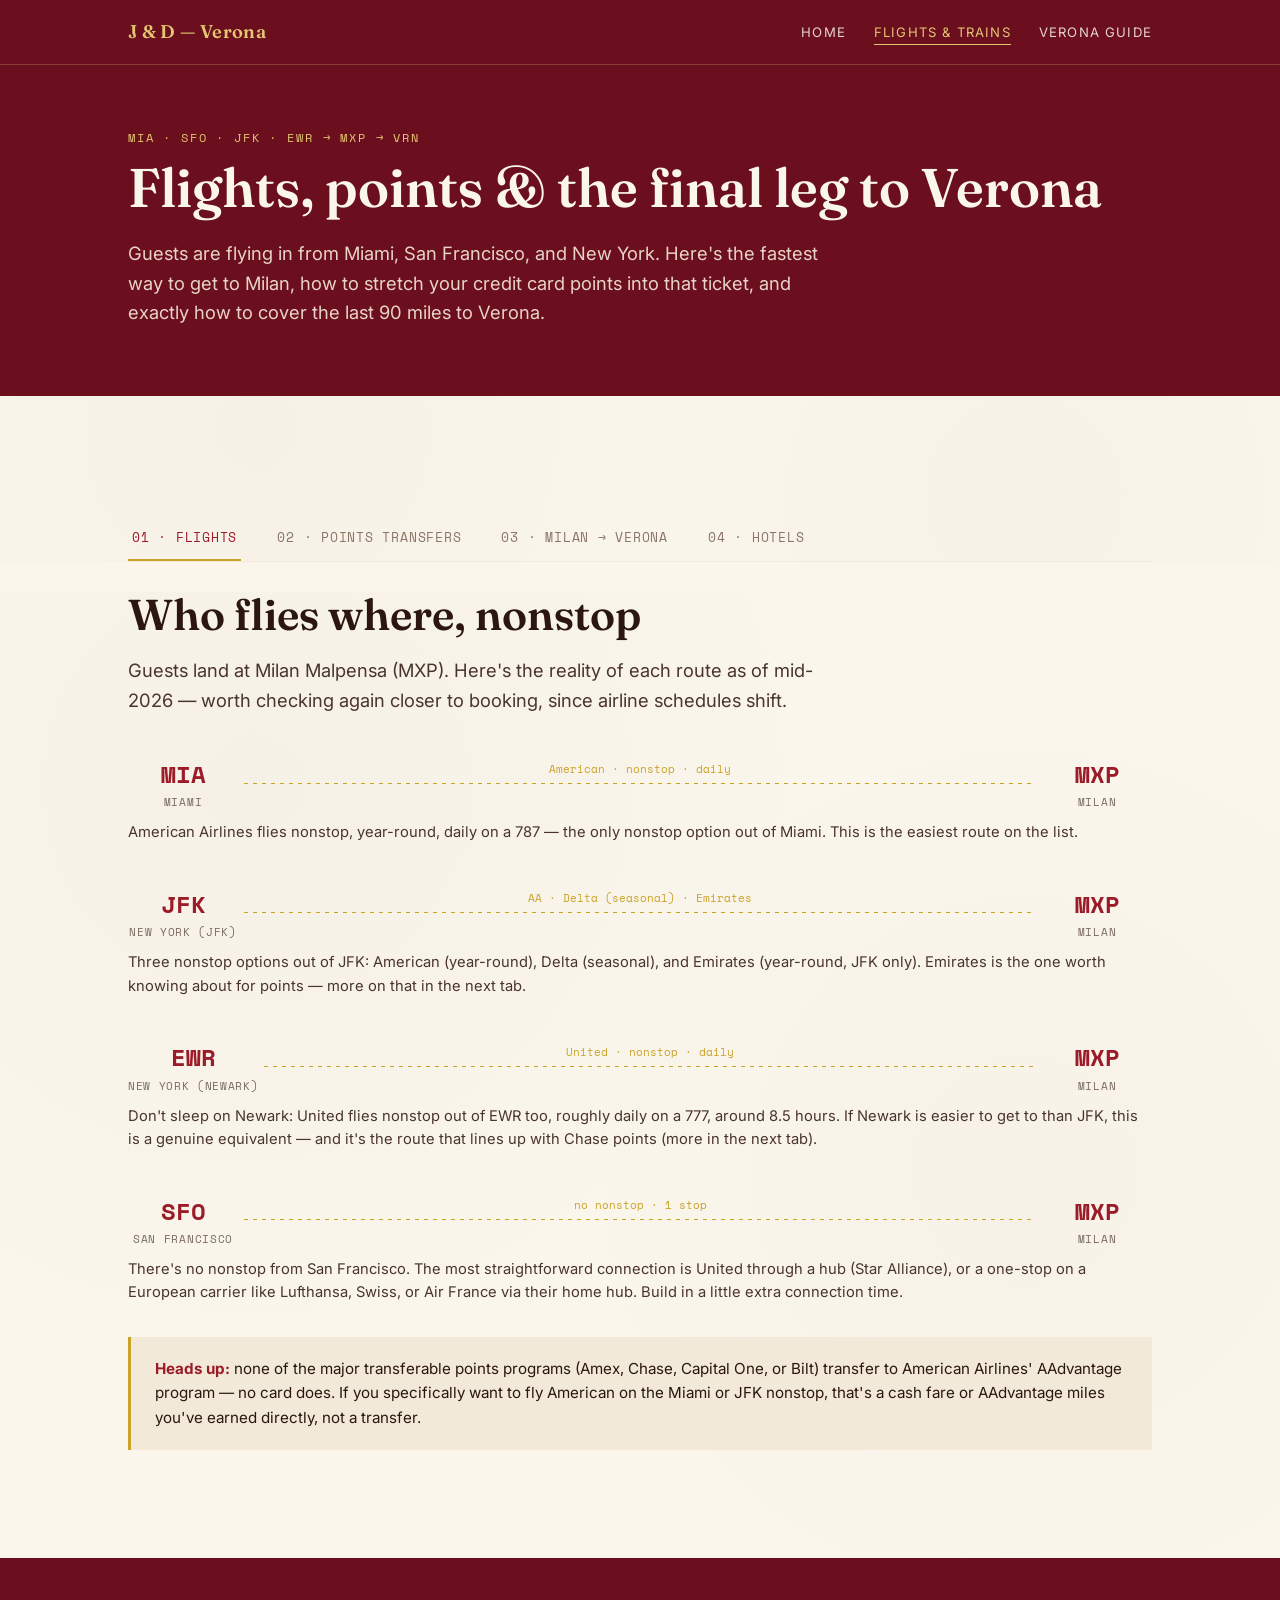
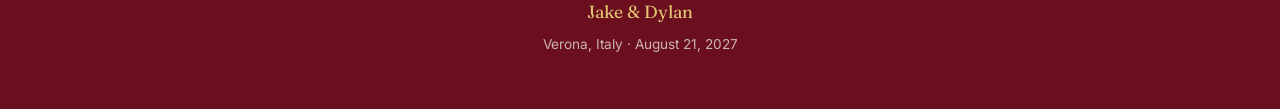
==== commit 98edc880: "Add Newark (EWR) as an NYC departure option alongside JFK - travel.html: add a fourth flights block " ====
--- a/travel.html
+++ b/travel.html
@@ -22,7 +22,7 @@
 
 <header class="hero" style="padding:64px 0 50px;">
   <div class="wrap">
-    <p class="eyebrow on-dark">MIA · SFO · JFK → MXP → VRN</p>
+    <p class="eyebrow on-dark">MIA · SFO · JFK · EWR → MXP → VRN</p>
     <h1 style="font-size:clamp(2.2rem,5vw,3.4rem);">Flights, points &amp; the final leg to Verona</h1>
     <p class="lede" style="color:#e9d3c8; margin-top:14px;">Guests are flying in from Miami, San Francisco, and New York. Here's the fastest way to get to Milan, how to stretch your credit card points into that ticket, and exactly how to cover the last 90 miles to Verona.</p>
   </div>
@@ -53,11 +53,18 @@
     <p class="pass-note">American Airlines flies nonstop, year-round, daily on a 787 — the only nonstop option out of Miami. This is the easiest route on the list.</p>
 
     <div class="route-timeline" style="margin:40px 0 10px;">
-      <div class="rt-node"><div class="code">JFK</div><div class="label">New York</div></div>
+      <div class="rt-node"><div class="code">JFK</div><div class="label">New York (JFK)</div></div>
       <div class="rt-connector"><span class="time">AA · Delta (seasonal) · Emirates</span></div>
       <div class="rt-node"><div class="code">MXP</div><div class="label">Milan</div></div>
     </div>
-    <p class="pass-note">Three nonstop options from New York: American (year-round), Delta (seasonal), and Emirates (year-round, JFK only). Emirates is the one worth knowing about for points — more on that in the next tab.</p>
+    <p class="pass-note">Three nonstop options out of JFK: American (year-round), Delta (seasonal), and Emirates (year-round, JFK only). Emirates is the one worth knowing about for points — more on that in the next tab.</p>
+
+    <div class="route-timeline" style="margin:40px 0 10px;">
+      <div class="rt-node"><div class="code">EWR</div><div class="label">New York (Newark)</div></div>
+      <div class="rt-connector"><span class="time">United · nonstop · daily</span></div>
+      <div class="rt-node"><div class="code">MXP</div><div class="label">Milan</div></div>
+    </div>
+    <p class="pass-note">Don't sleep on Newark: United flies nonstop out of EWR too, roughly daily on a 777, around 8.5 hours. If Newark is easier to get to than JFK, this is a genuine equivalent — and it's the route that lines up with Chase points (more in the next tab).</p>
 
     <div class="route-timeline" style="margin:40px 0 10px;">
       <div class="rt-node"><div class="code">SFO</div><div class="label">San Francisco</div></div>
@@ -103,8 +110,8 @@
             <div class="pass-issuer">Chase · Ultimate Rewards</div>
           </div>
           <div class="pass-route">CHASE <span class="arrow">→</span> UA</div>
-          <p class="pass-note" style="color:#4a352c;">Transfers 1:1 to United MileagePlus — the most useful path for San Francisco guests connecting through United's Star Alliance network. No penalty ratio, and no Emirates or American Airlines partnership from Chase.</p>
-          <span class="tag">SFO route</span><span class="tag gold">1:1 ratio</span>
+          <p class="pass-note" style="color:#4a352c;">Transfers 1:1 to United MileagePlus — covers United's nonstop out of Newark directly, and is the most useful path for San Francisco guests connecting through United's Star Alliance network. No penalty ratio, and no Emirates or American Airlines partnership from Chase.</p>
+          <span class="tag">EWR route</span><span class="tag">SFO route</span><span class="tag gold">1:1 ratio</span>
         </div>
         <div class="pass-stub">
           <span class="pass-ratio-label">Ratio</span>
@@ -135,8 +142,8 @@
             <div class="pass-issuer">Bilt · Rewards</div>
           </div>
           <div class="pass-route">BILT <span class="arrow">→</span> EK / UA</div>
-          <p class="pass-note" style="color:#4a352c;">The strongest all-around option for this wedding: full 1:1 transfers to <em>both</em> Emirates Skywards (JFK nonstop) and United MileagePlus (best SFO connection) — no other program covers both routes at full value.</p>
-          <span class="tag">JFK + SFO</span><span class="tag gold">1:1 ratio</span>
+          <p class="pass-note" style="color:#4a352c;">The strongest all-around option for this wedding: full 1:1 transfers to <em>both</em> Emirates Skywards (JFK nonstop) and United MileagePlus (EWR nonstop, or the best SFO connection) — no other program covers this much ground at full value.</p>
+          <span class="tag">JFK + EWR + SFO</span><span class="tag gold">1:1 ratio</span>
         </div>
         <div class="pass-stub">
           <span class="pass-ratio-label">Ratio</span>
@@ -224,22 +231,7 @@
   </div>
 </footer>
 
-<script>
-  document.getElementById('navToggle').addEventListener('click', function(){
-    document.getElementById('navLinks').classList.toggle('open');
-  });
-
-  const tabBtns = document.querySelectorAll('.tab-btn');
-  const panels = document.querySelectorAll('.tab-panel');
-  tabBtns.forEach(btn => {
-    btn.addEventListener('click', () => {
-      tabBtns.forEach(b => b.classList.remove('active'));
-      panels.forEach(p => p.classList.remove('active'));
-      btn.classList.add('active');
-      document.getElementById(btn.dataset.tab).classList.add('active');
-    });
-  });
-</script>
+<script src="main.js"></script>
 
 </body>
 </html>
--- a/style.css
+++ b/style.css
@@ -115,7 +115,8 @@
     font-size:0.7rem;
     letter-spacing:0.08em;
     text-transform:uppercase;
-    padding:8px 12px;
+    padding:13px 16px;
+    min-height:44px;
     border-radius:var(--radius);
   }
 }
@@ -181,7 +182,15 @@
   stroke:var(--gold-soft);
   stroke-width:1.5;
   stroke-dasharray:5 6;
-  opacity:0.85;
+  animation:route-draw 1.6s ease-out both;
+}
+.route-map .path:nth-of-type(1){animation-delay:.15s;}
+.route-map .path:nth-of-type(2){animation-delay:.4s;}
+.route-map .path:nth-of-type(3){animation-delay:.65s;}
+.route-map .path:nth-of-type(4){animation-delay:1.05s;}
+@keyframes route-draw{
+  from{stroke-dashoffset:220; opacity:0;}
+  to{stroke-dashoffset:0; opacity:0.85;}
 }
 .route-map .pin circle{fill:var(--rose); stroke:var(--paper); stroke-width:1.5;}
 .route-map .pin.dest circle{fill:var(--gold);}
@@ -196,6 +205,15 @@
 .route-map .transit-icon rect,
 .route-map .transit-icon circle{fill:var(--gold-soft);}
 .route-map .transit-icon .train-window{fill:var(--bordeaux-deep);}
+.route-map .transit-icon{animation:icon-pop .5s ease-out both;}
+.route-map .transit-icon:nth-of-type(1){animation-delay:1.55s;}
+.route-map .transit-icon:nth-of-type(2){animation-delay:1.8s;}
+.route-map .transit-icon:nth-of-type(3){animation-delay:2.05s;}
+.route-map .transit-icon:nth-of-type(4){animation-delay:2.45s;}
+@keyframes icon-pop{
+  from{opacity:0; scale:0.5;}
+  to{opacity:1; scale:1;}
+}
 
 /* ---------- Buttons ---------- */
 .btn{
@@ -457,15 +475,19 @@
 .spot-desc{font-size:0.9rem; color:#4a352c; margin:0; flex:1;}
 .spot-tags{margin-top:2px;}
 .spot-map{
-  margin-top:16px;
+  margin:8px -4px 0;
+  padding:11px 4px;
+  min-height:44px;
+  box-sizing:border-box;
   display:inline-flex; align-items:center; gap:6px;
   font-family:var(--mono); font-size:0.72rem; letter-spacing:0.06em; text-transform:uppercase;
-  color:var(--bordeaux); text-decoration:none; align-self:flex-start;
-  border-bottom:1px solid var(--bordeaux);
-  padding-bottom:2px;
-  transition:color .2s, border-color .2s;
-}
-.spot-map:hover{color:var(--bordeaux-bright); border-color:var(--bordeaux-bright);}
+  color:var(--bordeaux);
+  text-decoration:underline;
+  text-underline-offset:3px;
+  align-self:flex-start;
+  transition:color .2s;
+}
+.spot-map:hover{color:var(--bordeaux-bright);}
 .spot-map svg{width:12px; height:12px;}
 
 /* ---------- Footer ---------- */
@@ -477,3 +499,22 @@
   font-size:0.85rem;
 }
 footer .brand-mini{font-family:var(--display); color:var(--gold-soft); font-size:1.1rem; margin-bottom:8px;}
+
+/* ---------- Scroll reveal (hub cards, spot cards, boarding passes) ---------- */
+.reveal{transition:opacity .6s ease-out, translate .6s ease-out;}
+.reveal.reveal-hidden{opacity:0; translate:0 18px;}
+
+/* ---------- Boarding-pass ratio "stamp" pop-in ---------- */
+.pass-ratio{
+  transition:scale .4s cubic-bezier(0.34,1.56,0.64,1), opacity .3s ease-out;
+  transition-delay:.25s;
+}
+.pass.reveal-hidden .pass-ratio{opacity:0; scale:0.6;}
+
+/* ---------- Reduced motion ---------- */
+@media (prefers-reduced-motion: reduce){
+  .route-map .path, .route-map .transit-icon{animation:none; opacity:0.85;}
+  .route-map .transit-icon{opacity:1;}
+  .reveal, .reveal.reveal-hidden{transition:none; opacity:1; translate:none;}
+  .pass-ratio, .pass.reveal-hidden .pass-ratio{transition:none; opacity:1; scale:1;}
+}
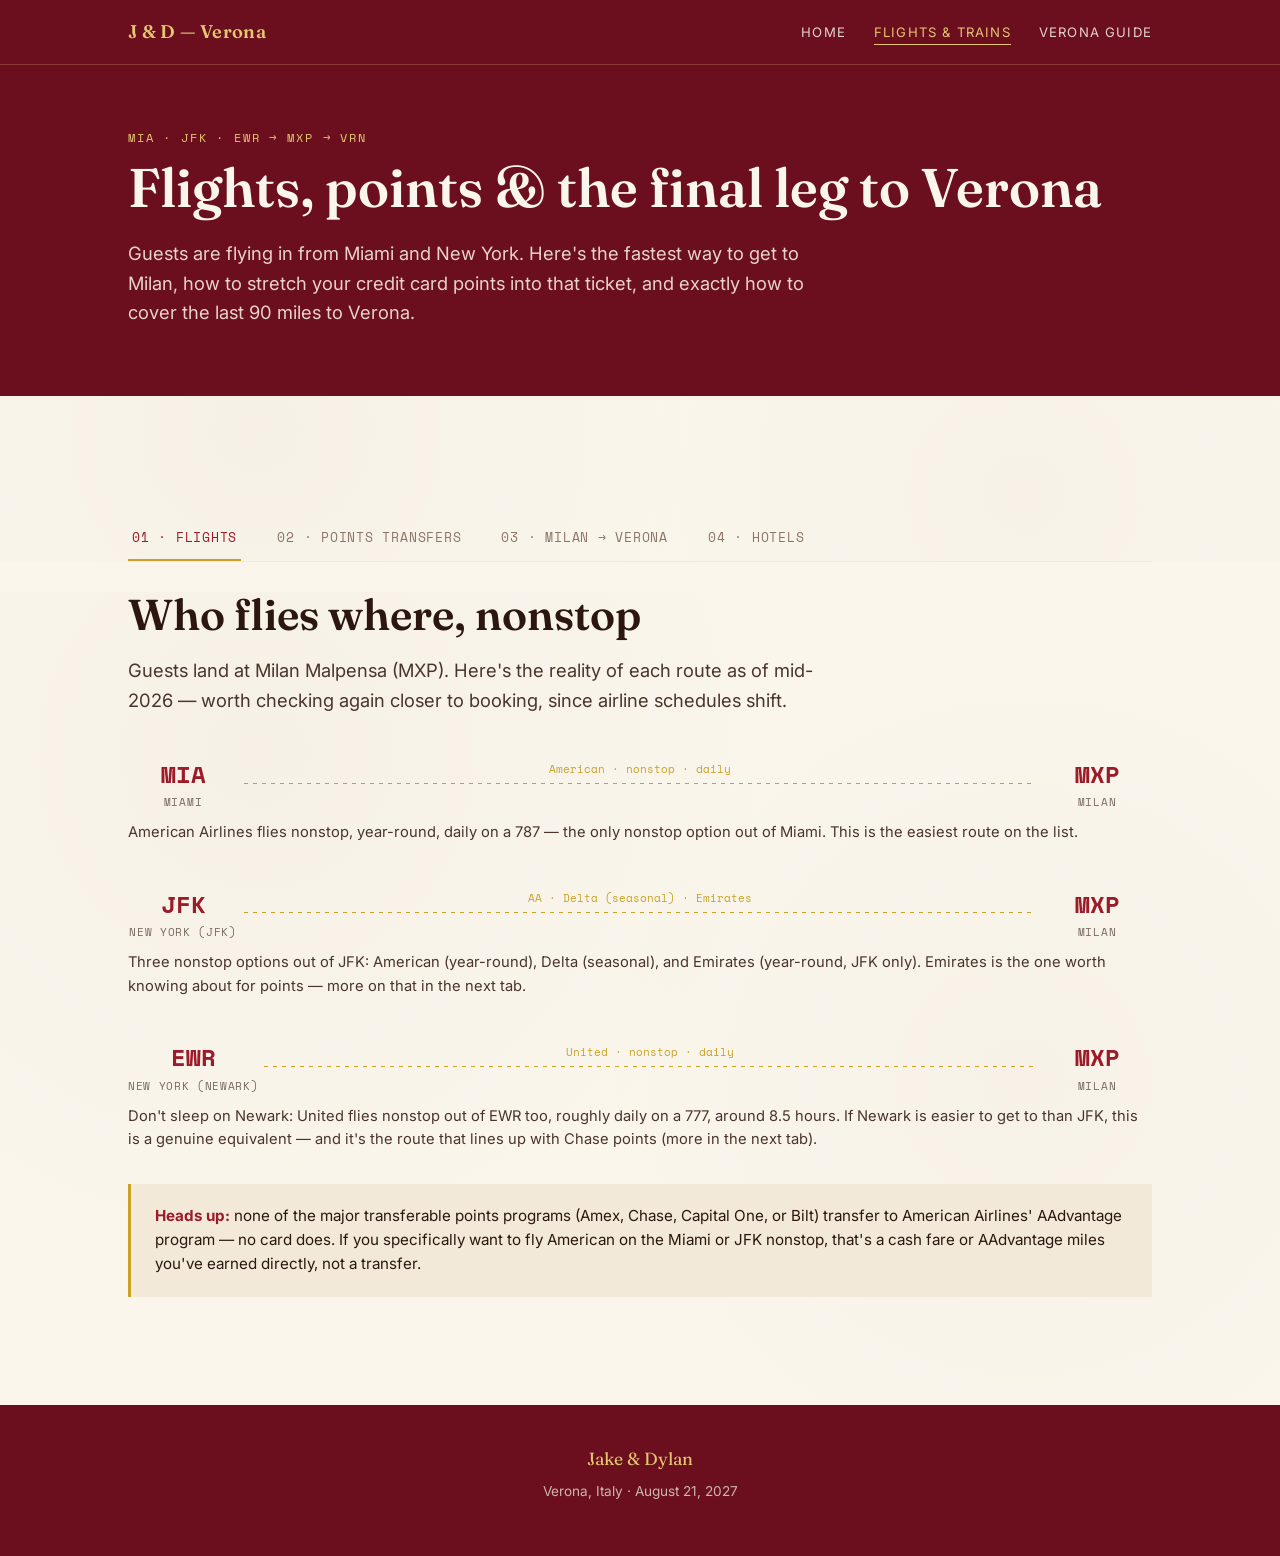
==== commit df137ac6: "Remove San Francisco — travel now covers Miami and New York only - index.html: rebuild route map wit" ====
--- a/travel.html
+++ b/travel.html
@@ -22,9 +22,9 @@
 
 <header class="hero" style="padding:64px 0 50px;">
   <div class="wrap">
-    <p class="eyebrow on-dark">MIA · SFO · JFK · EWR → MXP → VRN</p>
+    <p class="eyebrow on-dark">MIA · JFK · EWR → MXP → VRN</p>
     <h1 style="font-size:clamp(2.2rem,5vw,3.4rem);">Flights, points &amp; the final leg to Verona</h1>
-    <p class="lede" style="color:#e9d3c8; margin-top:14px;">Guests are flying in from Miami, San Francisco, and New York. Here's the fastest way to get to Milan, how to stretch your credit card points into that ticket, and exactly how to cover the last 90 miles to Verona.</p>
+    <p class="lede" style="color:#e9d3c8; margin-top:14px;">Guests are flying in from Miami and New York. Here's the fastest way to get to Milan, how to stretch your credit card points into that ticket, and exactly how to cover the last 90 miles to Verona.</p>
   </div>
 </header>
 
@@ -66,13 +66,6 @@
     </div>
     <p class="pass-note">Don't sleep on Newark: United flies nonstop out of EWR too, roughly daily on a 777, around 8.5 hours. If Newark is easier to get to than JFK, this is a genuine equivalent — and it's the route that lines up with Chase points (more in the next tab).</p>
 
-    <div class="route-timeline" style="margin:40px 0 10px;">
-      <div class="rt-node"><div class="code">SFO</div><div class="label">San Francisco</div></div>
-      <div class="rt-connector"><span class="time">no nonstop · 1 stop</span></div>
-      <div class="rt-node"><div class="code">MXP</div><div class="label">Milan</div></div>
-    </div>
-    <p class="pass-note">There's no nonstop from San Francisco. The most straightforward connection is United through a hub (Star Alliance), or a one-stop on a European carrier like Lufthansa, Swiss, or Air France via their home hub. Build in a little extra connection time.</p>
-
     <div class="callout">
       <strong>Heads up:</strong> none of the major transferable points programs (Amex, Chase, Capital One, or Bilt) transfer to American Airlines' AAdvantage program — no card does. If you specifically want to fly American on the Miami or JFK nonstop, that's a cash fare or AAdvantage miles you've earned directly, not a transfer.
     </div>
@@ -110,8 +103,8 @@
             <div class="pass-issuer">Chase · Ultimate Rewards</div>
           </div>
           <div class="pass-route">CHASE <span class="arrow">→</span> UA</div>
-          <p class="pass-note" style="color:#4a352c;">Transfers 1:1 to United MileagePlus — covers United's nonstop out of Newark directly, and is the most useful path for San Francisco guests connecting through United's Star Alliance network. No penalty ratio, and no Emirates or American Airlines partnership from Chase.</p>
-          <span class="tag">EWR route</span><span class="tag">SFO route</span><span class="tag gold">1:1 ratio</span>
+          <p class="pass-note" style="color:#4a352c;">Transfers 1:1 to United MileagePlus — covers United's nonstop out of Newark directly. No penalty ratio, and no Emirates or American Airlines partnership from Chase.</p>
+          <span class="tag">EWR route</span><span class="tag gold">1:1 ratio</span>
         </div>
         <div class="pass-stub">
           <span class="pass-ratio-label">Ratio</span>
@@ -142,8 +135,8 @@
             <div class="pass-issuer">Bilt · Rewards</div>
           </div>
           <div class="pass-route">BILT <span class="arrow">→</span> EK / UA</div>
-          <p class="pass-note" style="color:#4a352c;">The strongest all-around option for this wedding: full 1:1 transfers to <em>both</em> Emirates Skywards (JFK nonstop) and United MileagePlus (EWR nonstop, or the best SFO connection) — no other program covers this much ground at full value.</p>
-          <span class="tag">JFK + EWR + SFO</span><span class="tag gold">1:1 ratio</span>
+          <p class="pass-note" style="color:#4a352c;">The strongest all-around option for this wedding: full 1:1 transfers to <em>both</em> Emirates Skywards (JFK nonstop) and United MileagePlus (EWR nonstop) — no other program covers both routes at full value.</p>
+          <span class="tag">JFK + EWR</span><span class="tag gold">1:1 ratio</span>
         </div>
         <div class="pass-stub">
           <span class="pass-ratio-label">Ratio</span>
--- a/style.css
+++ b/style.css
@@ -187,7 +187,6 @@
 .route-map .path:nth-of-type(1){animation-delay:.15s;}
 .route-map .path:nth-of-type(2){animation-delay:.4s;}
 .route-map .path:nth-of-type(3){animation-delay:.65s;}
-.route-map .path:nth-of-type(4){animation-delay:1.05s;}
 @keyframes route-draw{
   from{stroke-dashoffset:220; opacity:0;}
   to{stroke-dashoffset:0; opacity:0.85;}
@@ -206,10 +205,9 @@
 .route-map .transit-icon circle{fill:var(--gold-soft);}
 .route-map .transit-icon .train-window{fill:var(--bordeaux-deep);}
 .route-map .transit-icon{animation:icon-pop .5s ease-out both;}
-.route-map .transit-icon:nth-of-type(1){animation-delay:1.55s;}
-.route-map .transit-icon:nth-of-type(2){animation-delay:1.8s;}
-.route-map .transit-icon:nth-of-type(3){animation-delay:2.05s;}
-.route-map .transit-icon:nth-of-type(4){animation-delay:2.45s;}
+.route-map .transit-icon:nth-of-type(1){animation-delay:1.8s;}
+.route-map .transit-icon:nth-of-type(2){animation-delay:2.05s;}
+.route-map .transit-icon:nth-of-type(3){animation-delay:2.3s;}
 @keyframes icon-pop{
   from{opacity:0; scale:0.5;}
   to{opacity:1; scale:1;}
